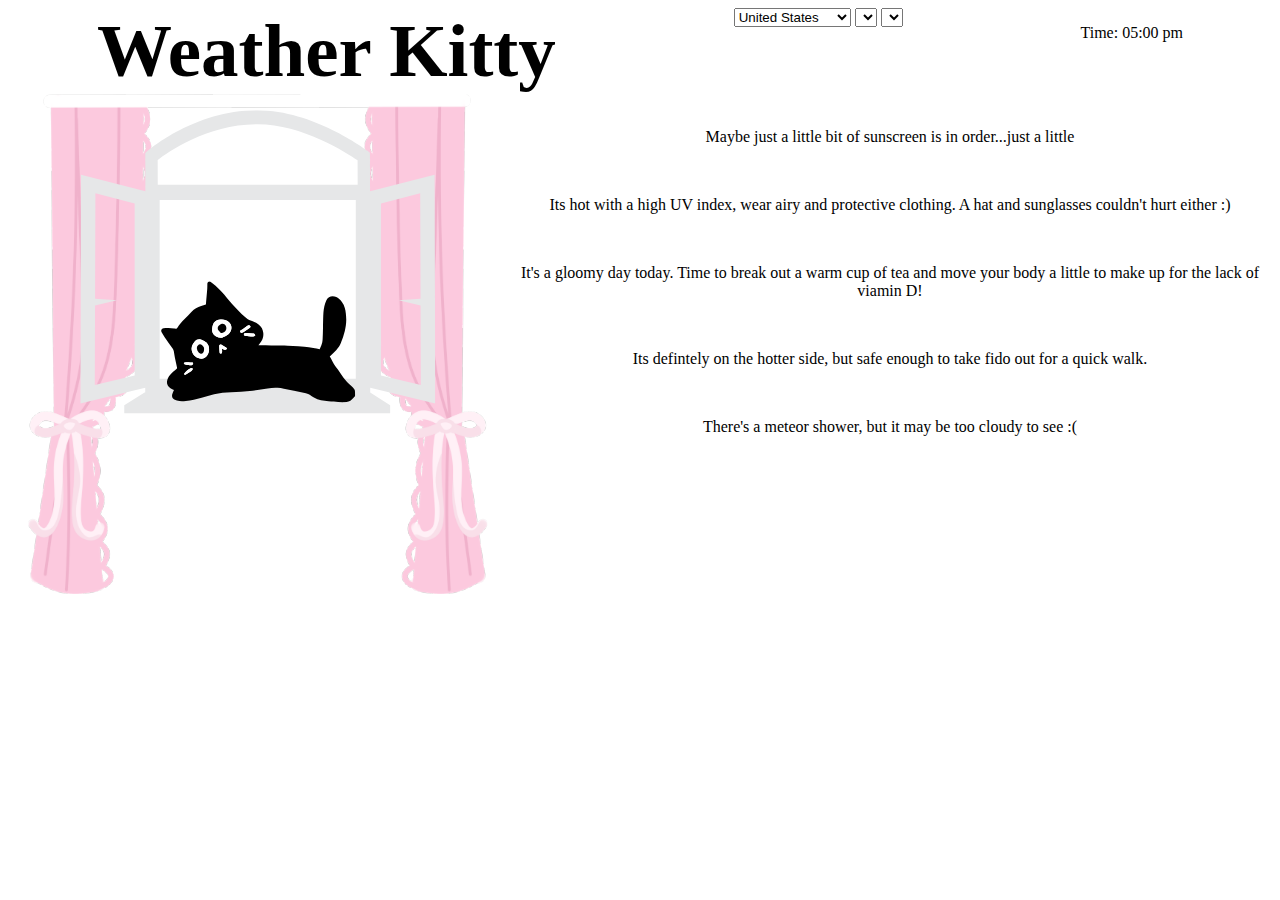
==== index.html @ a40bbaad "initial changes" ====
<!DOCTYPE html>
<html lang="en">
<head>
    <meta charset="UTF-8">
    <meta name="viewport" content="width=device-width, initial-scale=1.0">
    <title>Document</title>
    <link rel="stylesheet" href="index.css">
</head>
<body>
    <header>
        <h1 class="title">Weather Kitty</h1>
        <div class="input-container">
            <!-- inputs for location and time -->
            <select name="country" class="country">
                <option value="United States">United States</option>
                <option value="Canada">Canada</option>
                <option value="United Kingdom">United Kingdom</option>
            </select>
            <select class="region"></select>
            <select class="city"></select>
        </div>
        <p class="time">Time: 05:00 pm</p>
    </header>
    
    <main>
    <section class="window-container">
            <img src="WindowGroup.svg" height="500" width="500">
    </section>

    <section class="information-container">
        
        <div class="UV-index">
           <img> 
           <p class="UV-description">This is the description of the UV Index</p>
        </div>
        <div class="clothing-recommendation">
            <img> 
            <p class="clothing-description">This is where clothing recommendations go</p>
        </div>
        <div class="mental-health">
            <img> 
            <p class="mental-health-description">This is where it explains how the weather might affect your mood</p>
        </div>
        <div class="dog-walking">
            <img> 
            <p class="dog-walking-description">This is where you can find if its too hot to walk your dog</p>
        </div>
        <div class="cosmic-events">
            <img> 
            <p class="cosmic-events-description">This is where you'll see what cosmic events are happening</p>
        </div>
    </section>
</main>
<script src="index.js"></script>
</body>
</html>
---- index.css ----
h1{
 font-size: 75px;
 margin: 0;
}

main {
    display: flex;
    flex-direction: row;
    justify-content: space-around;
    text-align: center;
}

header {
    display: flex;
    flex-direction: row;
    justify-content: space-around;
    text-align: left;
}
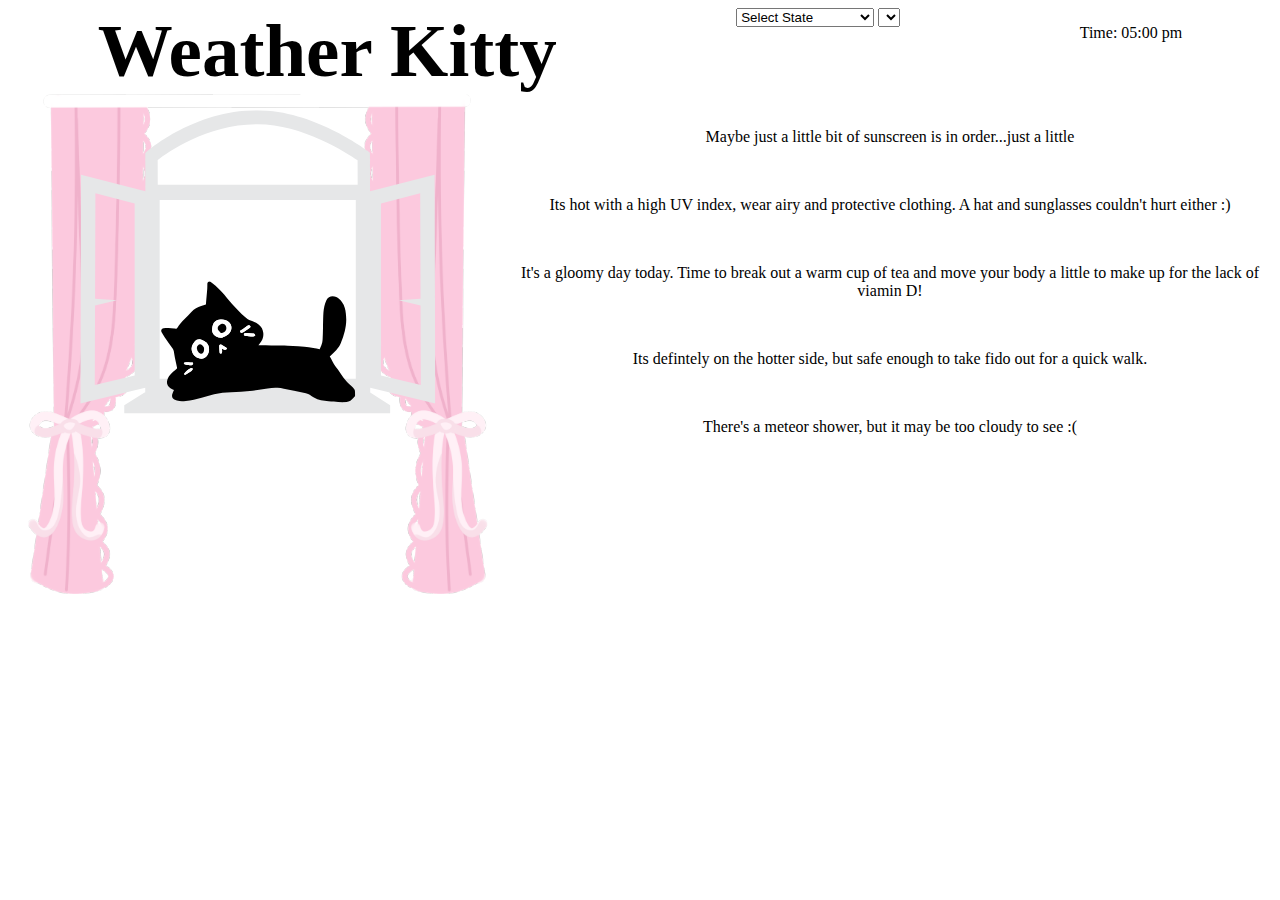
==== commit ddeceb7b: "added more specified api calls" ====
--- a/index.html
+++ b/index.html
@@ -11,15 +11,12 @@
         <h1 class="title">Weather Kitty</h1>
         <div class="input-container">
             <!-- inputs for location and time -->
-            <select name="country" class="country">
-                <option value="United States">United States</option>
-                <option value="Canada">Canada</option>
-                <option value="United Kingdom">United Kingdom</option>
+            <select id="state">
+                <option value='select'>Select State</option>
             </select>
-            <select class="region"></select>
-            <select class="city"></select>
+            <select id="city"></select>
         </div>
-        <p class="time">Time: 05:00 pm</p>
+        <p id="time">Time: 05:00 pm</p>
     </header>
     
     <main>
@@ -51,6 +48,7 @@
         </div>
     </section>
 </main>
-<script src="index.js"></script>
+<script type="module" src="index.js"></script>
+<script type="module" src="US_States_and_Cities.js"></script>
 </body>
 </html>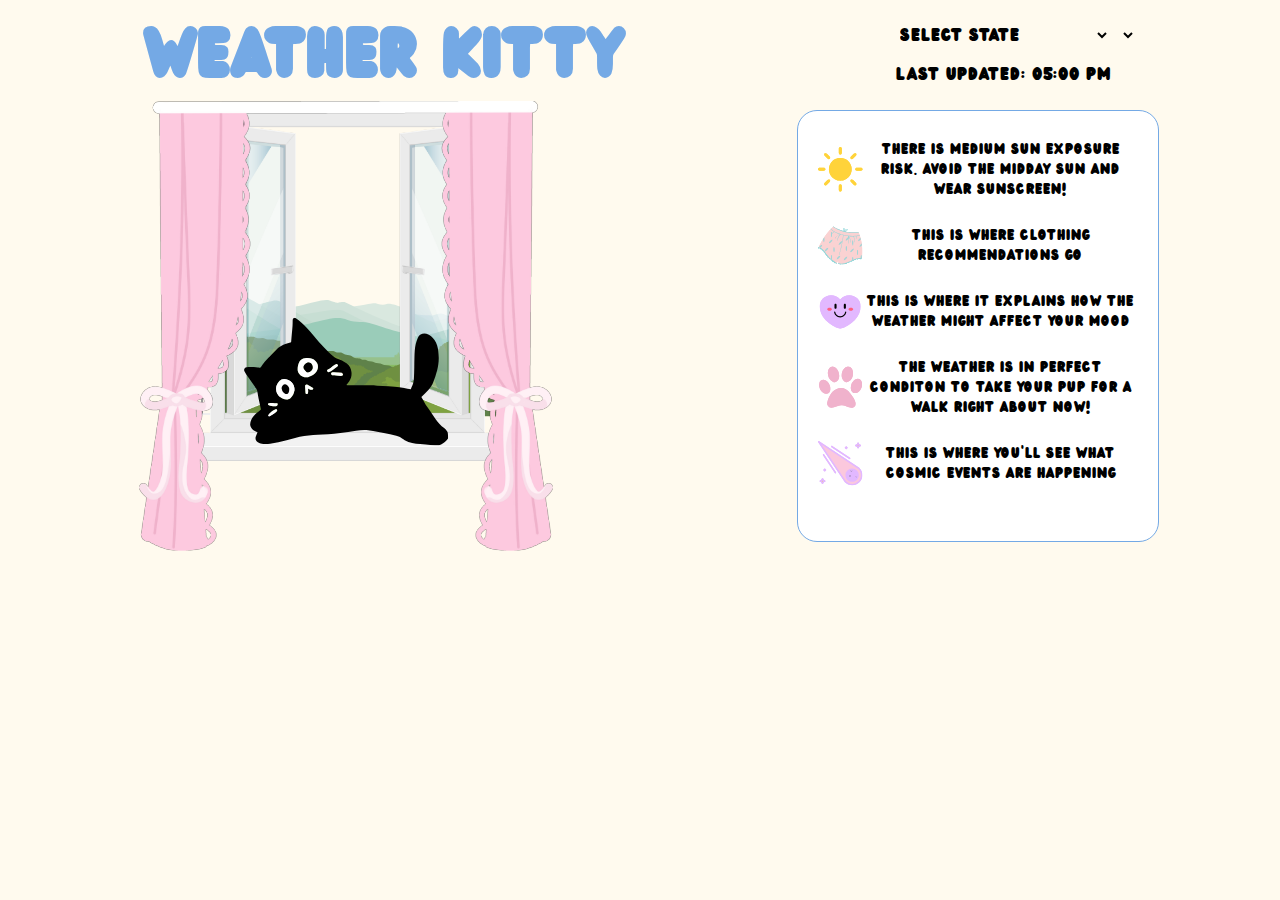
==== commit f6dce740: "added sky background and organization" ====
--- a/index.html
+++ b/index.html
@@ -4,51 +4,53 @@
     <meta charset="UTF-8">
     <meta name="viewport" content="width=device-width, initial-scale=1.0">
     <title>Document</title>
-    <link rel="stylesheet" href="index.css">
+    <link rel="stylesheet" href="./styles/index.css">
 </head>
 <body>
     <header>
         <h1 class="title">Weather Kitty</h1>
         <div class="input-container">
-            <!-- inputs for location and time -->
-            <select id="state">
-                <option value='select'>Select State</option>
-            </select>
-            <select id="city"></select>
-        </div>
-        <p id="time">Time: 05:00 pm</p>
+            <div>
+                <select id="state">
+                    <option value='select'>Select State</option>
+                </select>
+                <select id="city"></select>
+            </div>
+            <p id="time">Last Updated: 05:00 pm</p>
+        </div>    
     </header>
     
     <main>
-    <section class="window-container">
-            <img src="WindowGroup.svg" height="500" width="500">
+        
+    <section class="window-container" position="relative">
+        <iframe src="./sky-background/background.html"></iframe>
+        <img src="./images/updated-window.svg"/>
     </section>
 
     <section class="information-container">
-        
-        <div class="UV-index">
-           <img> 
-           <p class="UV-description">This is the description of the UV Index</p>
+        <div class="UV-index description-container">
+           <img src="./images/sun-icon.svg" height="45" width="45">
+           <p class="UV-description description">This is the description of the UV Index</p>
         </div>
-        <div class="clothing-recommendation">
-            <img> 
-            <p class="clothing-description">This is where clothing recommendations go</p>
+        <div class="clothing-recommendation description-container">
+            <img src="./images/clothing-icon.svg" height="45" width="45">
+            <p class="clothing-description description">This is where clothing recommendations go</p>
         </div>
-        <div class="mental-health">
-            <img> 
-            <p class="mental-health-description">This is where it explains how the weather might affect your mood</p>
+        <div class="mental-health description-container">
+            <img src="./images/mood-icon.svg" height="45" width="45"> 
+            <p class="mental-health-description description">This is where it explains how the weather might affect your mood</p>
         </div>
-        <div class="dog-walking">
-            <img> 
-            <p class="dog-walking-description">This is where you can find if its too hot to walk your dog</p>
+        <div class="dog-walking description-container">
+            <img src="./images/pawprint.svg" height="45" width="45">  
+            <p class="dog-walking-description description">This is where you can find if its too hot to walk your dog</p>
         </div>
-        <div class="cosmic-events">
-            <img> 
-            <p class="cosmic-events-description">This is where you'll see what cosmic events are happening</p>
+        <div class="cosmic-events description-container">
+            <img src="./images/moonphase.svg" height="45" width="45"> 
+            <p class="cosmic-events-description description">This is where you'll see what cosmic events are happening</p>
         </div>
     </section>
 </main>
 <script type="module" src="index.js"></script>
-<script type="module" src="US_States_and_Cities.js"></script>
+<script type="module" src="./data/US_States_and_Cities.js"></script>
 </body>
 </html>--- a/styles/index.css
+++ b/styles/index.css
@@ -0,0 +1,101 @@
+@font-face {
+    font-family: titleFont;
+    src: url(../fonts/Wedges.ttf);
+}
+
+body {
+    background-color:#FFFAEE;
+    font-family: titleFont;
+}
+
+h1{
+    font-size: 60px;
+    margin: 0;
+    color: #74A9E5;
+}
+
+main {
+    display: flex;
+    flex-direction: row;
+    flex-wrap: wrap;
+    justify-content: space-around;
+    text-align: center;
+    vertical-align: middle;
+}
+
+header {
+    display: flex;
+    flex-wrap: wrap;
+    flex-direction: row;
+    justify-content: space-around;
+    vertical-align: middle;
+    text-align: left;
+}
+
+iframe {
+    position: absolute;
+    top: 20px;
+    left: 80px;
+    height: 290px;
+    width: 250px;
+}
+
+#time {
+    margin:0;
+}
+
+.input-container {
+    display: flex;
+    flex-direction: column;
+    justify-content: space-evenly;
+}
+
+.window-container {
+    position: relative;
+    margin: auto;
+    height: 450px;
+    width: 450px;
+}
+
+.window-container img {
+    position: absolute;
+    height: 450px;
+    width: 450px;
+    right: 0;
+}
+
+.information-container {
+    margin: auto;
+    display: flex;
+    flex-direction: column;
+    background-color: white;
+    border: solid 1px #74A9E5;
+    border-radius: 20px;
+    height: 400px;
+    text-align: center;
+    padding: 15px 20px;
+}
+
+.description-container {
+    display: flex;
+    vertical-align: middle;
+    align-items: center;
+}
+
+.description {
+    width: 275px;
+    font-size: 13px;
+}
+
+#state, #city{
+    border: none;
+    background-color: #FFFAEE;
+    font-family: titleFont;
+    font-size: 16px;
+}
+
+
+
+#state:focus-visible, #city:focus-visible{
+    outline: none;
+}